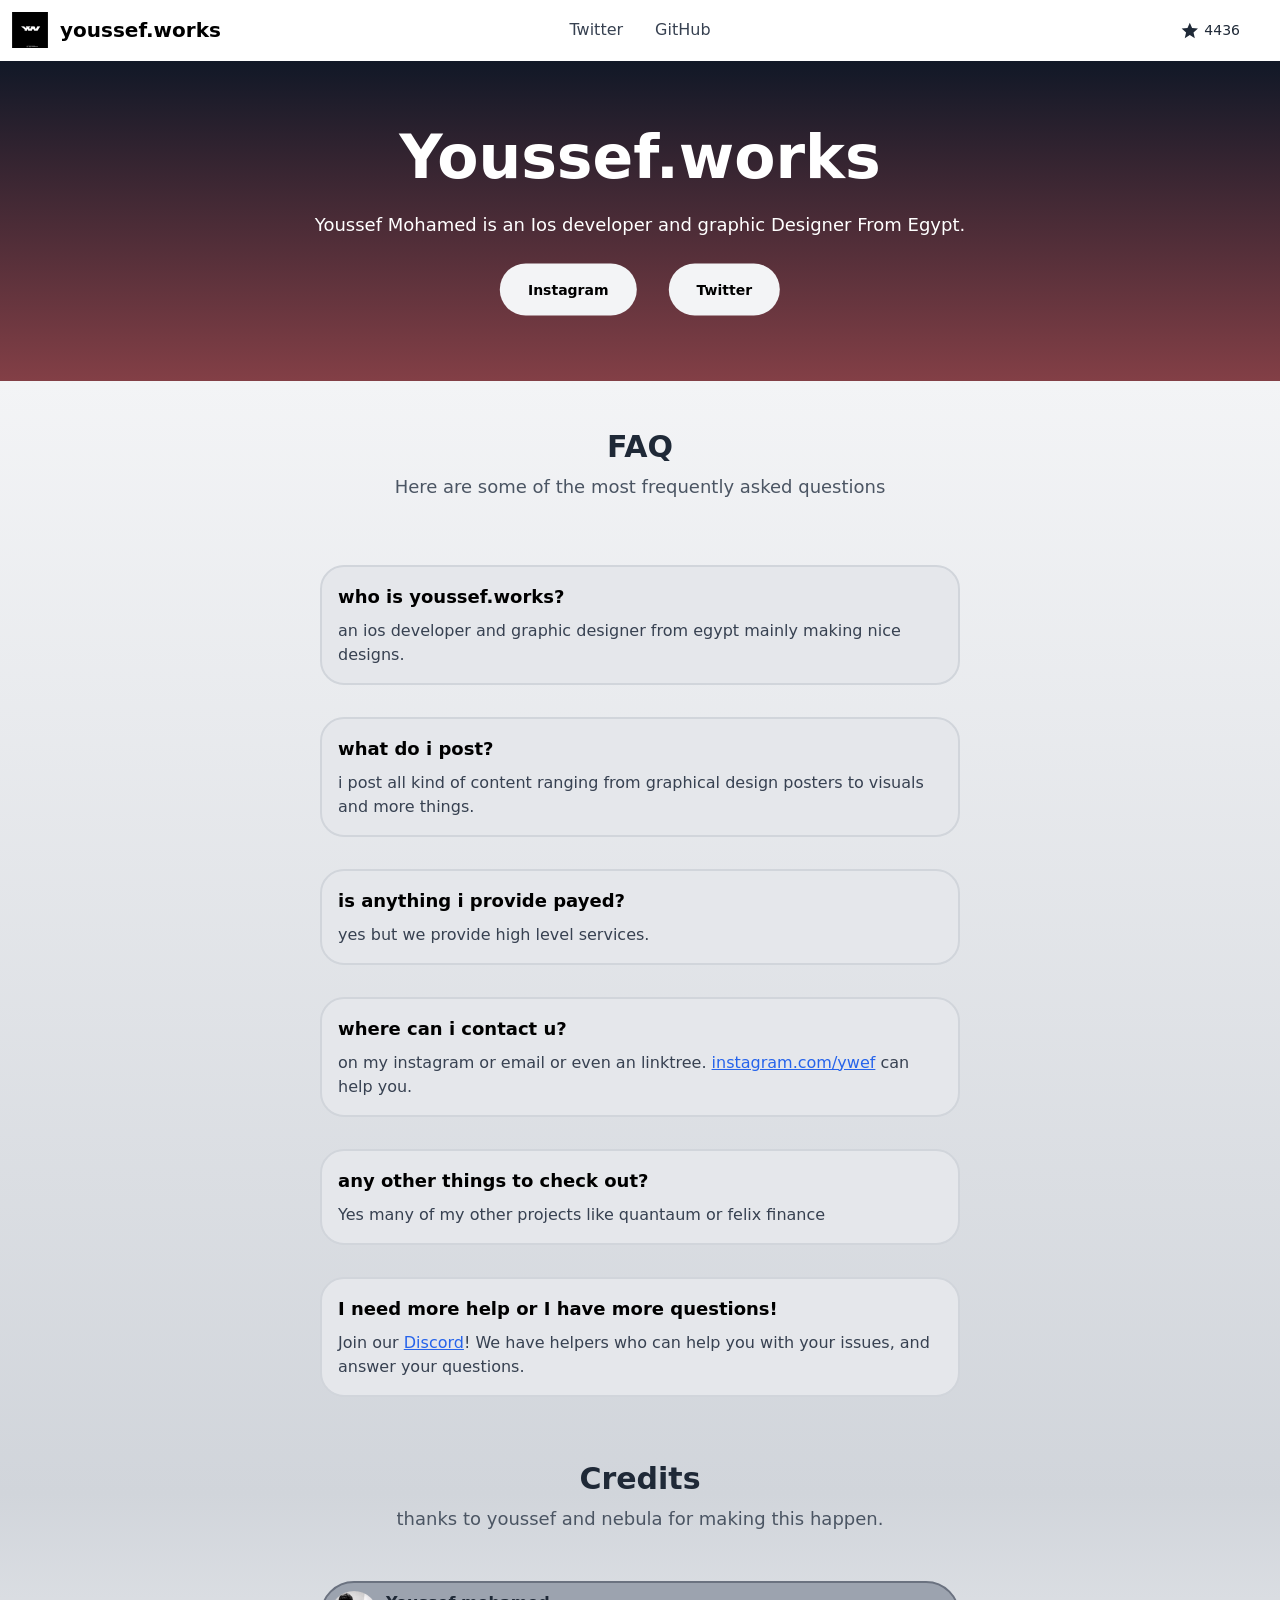
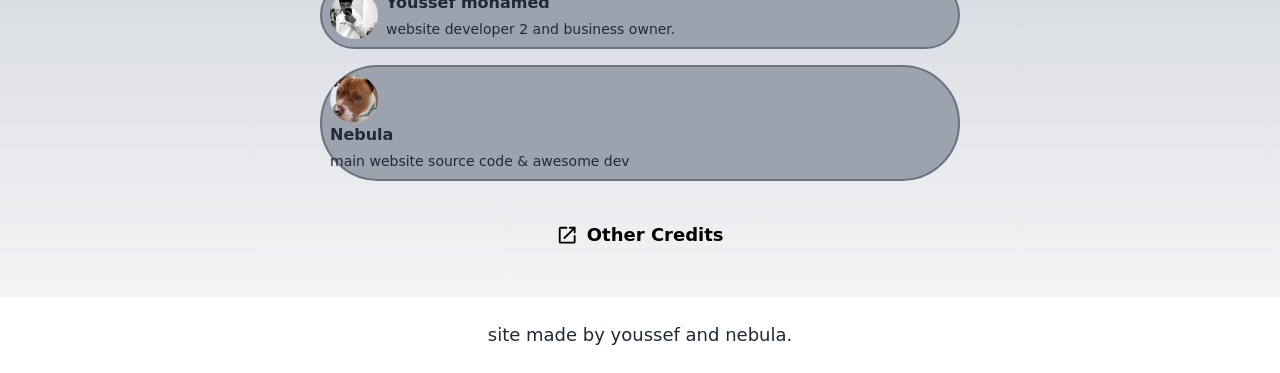
==== index.html @ cd395be0 "Update index.html" ====
<!DOCTYPE html>
<!-- saved from url=(0018)https://palera.in/ -->
<html lang="en"><head><meta http-equiv="Content-Type" content="text/html; charset=UTF-8">
<title>youssef.works site</title>
<link rel="canonical" href="https://palera.in/">
<meta name="description" content="palera1n is an iOS 15.x-16.x jailbreak for checkm8 devices">
<meta name="robots" content="index, follow">
<meta name="twitter:creator" content="@palera1n">
<link rel="icon" href="favicon.png">
<meta content="palera1n" name="twitter:title"><meta content="youssef mohamed is an ios developer from egypt" name="twitter:description"><meta content="width=device-width, initial-scale=1" name="viewport">
<link rel="stylesheet" href="index.86412fb1.css"><script type="module" src="hoisted.f066df23.js"></script></head>
<body class="bg-white dark:bg-gray-900 text-black dark:text-white">
<header>
<nav class="to-gray-100 border-gray-200 px-2 lg:px-3 py-2.5 dark:bg-gray-900">
<div class="flex flex-wrap justify-between items-center mx-auto max-w-screen-xl">
<a href="https://ywef.github.io" class="flex items-center no-underline">
<img src="favicon.png" class="mr-3 h-6 sm:h-9" alt="palera1n">
<span class="self-center text-xl font-semibold whitespace-nowrap dark:text-white max-[275px]:hidden">youssef.works</span>
</a>
<div class="flex items-center lg:order-2">
<a href="https://instagram.com/youssef.works" id="stars_element" class="text-gray-800 dark:text-white hover:bg-gray-50 focus:ring-4 focus:ring-gray-300 font-medium rounded-lg text-sm px-4 lg:px-5 py-2 lg:py-2.5 mr-2 dark:hover:bg-gray-700 focus:outline-none dark:focus:ring-gray-800 no-underline inline transition-[background-color] duration-[0.2s] ease-[ease-in-out]">
<svg viewBox="0 0 24 24" class="fill-gray-800 dark:fill-white h-[1.4em] inline" astro-icon="mdi:star"><path fill="currentColor" d="M12 17.27 18.18 21l-1.64-7.03L22 9.24l-7.19-.62L12 2 9.19 8.62 2 9.24l5.45 4.73L5.82 21 12 17.27z"></path></svg> 4436
</a>
</div>
<div class="hidden justify-between items-center w-full lg:flex lg:w-auto lg:left-1/2 lg:-translate-x-1/2 lg:absolute" id="mobile_menu">
<ul class="flex flex-col mt-4 font-medium lg:flex-row lg:space-x-8 lg:mt-0">
<li><a href="https://twitter.com/fazecoronaoffi1" class="block py-2 pr-3 pl-3 text-gray-700 border-b border-gray-100 hover:bg-gray-50 lg:hover:bg-transparent lg:border-0 lg:hover:text-blue-700 lg:p-0 dark:text-gray-400 lg:dark:hover:text-white dark:hover:bg-gray-700 dark:hover:text-white lg:dark:hover:bg-transparent dark:border-gray-700 no-underline transition-[color] duration-[0.2s] ease-[ease-in-out]">Twitter</a></li>
<li><a href="https://github.com/ywef" class="block py-2 pr-3 pl-3 text-gray-700 border-b border-gray-100 hover:bg-gray-50 lg:hover:bg-transparent lg:border-0 lg:hover:text-blue-700 lg:p-0 dark:text-gray-400 lg:dark:hover:text-white dark:hover:bg-gray-700 dark:hover:text-white lg:dark:hover:bg-transparent dark:border-gray-700 no-underline transition-[color] duration-[0.2s] ease-[ease-in-out]">GitHub</a></li>
</ul>
</div>
</div>
</nav>
</header>
<main>
<div class="bg-gradient-to-b from-gray-900 to-[#833F46] relative py-40 animate-[gradient_3s_ease-in-out_infinite]">
<div class="absolute mr-[-50%] -translate-x-2/4 -translate-y-2/4 left-2/4 top-2/4 text-center">
<h1 class="text-6xl font-bold text-white">Youssef.works</h1>
<p class="text-lg mt-6 max-[400px]:px-2 text-white">Youssef Mohamed is an Ios developer and graphic Designer From Egypt.</p>
<div class="mb-[25px]"></div>
<div class="flex justify-center space-x-8">
<a href="https://twitter.com/fazecoronaoff1" class="text-black dark:text-white bg-gray-100 dark:bg-gray-900 hover:bg-grey focus:ring-4 focus:ring-blue-300 font-bold rounded-full text-sm px-7 py-4 dark:hover:bg-gray-800 focus:outline-none no-underline transition-[background-color] duration-[0.2s] ease-[ease-in-out]">Instagram</a>
<a href="https://github.com/ywef" class="text-black dark:text-white bg-gray-100 dark:bg-gray-900 hover:bg-grey focus:ring-4 focus:ring-blue-300 font-bold rounded-full text-sm px-7 py-4 dark:hover:bg-gray-800 focus:outline-none no-underline transition-[background-color] duration-[0.2s] ease-[ease-in-out]">Twitter</a>
</div>
</div>
</div>
<div class="bg-gradient-to-b from-gray-100 dark:from-gray-900 to-gray-300 dark:to-gray-800 relative p-12">
<h1 class="text-3xl font-bold text-gray-800 dark:text-white uppercase text-center">FAQ</h1>
<p class="text-center text-gray-600 dark:text-gray-300 mt-2 text-lg">Here are some of the most frequently asked questions</p>
<div class="max-w-2xl mx-auto sm:px-6 lg:px-4 py-12">
<div class="grid grid-cols-1 gap-4">
<div class="bg-gray-200 dark:bg-gray-800 border-2 border-gray-300 dark:border-gray-600 rounded-3xl p-4 md:p-4 flex flex-col justify-center items-start mt-4">
<div class="flex items-center">
<span class="text-lg font-bold text-black dark:text-white mb-2">who is youssef.works?</span>
</div>
<div class="flex items-center">
<span class="text-gray-700 dark:text-gray-300">an ios developer and graphic designer from egypt mainly making nice designs.</span>
</div>
</div>
<div class="bg-gray-200 dark:bg-gray-800 border-2 border-gray-300 dark:border-gray-600 rounded-3xl p-4 md:p-4 flex flex-col justify-center items-start mt-4">
<div class="flex items-center">
<span class="text-lg font-bold text-black dark:text-white mb-2">what do i post?
</span>
</div>
<div class="flex items-center">
<span class="text-gray-700 dark:text-gray-300">i post all kind of content ranging from graphical design posters to visuals and more things.</span>
</div>
</div>
<div class="bg-gray-200 dark:bg-gray-800 border-2 border-gray-300 dark:border-gray-600 rounded-3xl p-4 md:p-4 flex flex-col justify-center items-start mt-4">
<div class="flex items-center">
<span class="text-lg font-bold text-black dark:text-white mb-2">is anything i provide payed?
</span>
</div>
<div class="flex items-center">
<span class="text-gray-700 dark:text-gray-300">yes but we provide high level services.</span>
</div>
</div>
<div class="bg-gray-200 dark:bg-gray-800 border-2 border-gray-300 dark:border-gray-600 rounded-3xl p-4 md:p-4 flex flex-col justify-center items-start mt-4">
<div class="flex items-center">
<span class="text-lg font-bold text-black dark:text-white mb-2">where can i contact u?
</span>
</div>
<div class="flex items-center">
<span class="text-gray-700 dark:text-gray-300"> on my instagram or email or even an linktree. <a href="https://instagram.com/youssef.works" class="text-blue-600 dark:text-blue-400 underline hover:text-blue-700 dark:hover:text-blue-500 transition-[color] duration-[0.2s] ease-[ease-in-out]">instagram.com/ywef</a> can help you.</span>
</div>
</div>
<div class="bg-gray-200 dark:bg-gray-800 border-2 border-gray-300 dark:border-gray-600 rounded-3xl p-4 md:p-4 flex flex-col justify-center items-start mt-4">
<div class="flex items-center">
<span class="text-lg font-bold text-black dark:text-white mb-2">any other things to check out?
</span>
</div>
<div class="flex items-center">
<span class="text-gray-700 dark:text-gray-300">Yes many of my other projects like quantaum or felix finance</span>
</div>
</div>
<div class="bg-gray-200 dark:bg-gray-800 border-2 border-gray-300 dark:border-gray-600 rounded-3xl p-4 md:p-4 flex flex-col justify-center items-start mt-4">
<div class="flex items-center">
<span class="text-lg font-bold text-black dark:text-white mb-2">I need more help or I have more questions!
</span>
</div>
<div class="flex items-center">
<span class="text-gray-700 dark:text-gray-300">Join our <a href="https://dsc.gg/palera1n" class="text-blue-600 dark:text-blue-400 underline hover:text-blue-700 dark:hover:text-blue-500 transition-[color] duration-[0.2s] ease-[ease-in-out]">Discord</a>! We have helpers who can help you with your issues, and answer your questions.</span>
</div>
</div>
</div>
</div>
</div>
<div class="bg-gradient-to-b to-gray-100 dark:to-gray-900 from-gray-300 dark:from-gray-800 relative">
<div class="max-w-2xl mx-auto px-4 sm:px-6 lg:px-4 py-12">
<h1 class="text-3xl font-bold text-gray-800 dark:text-white text-center" style="margin-top: -80px;">Credits</h1>
<p class="text-center text-gray-600 dark:text-gray-300 mt-2 text-lg">thanks to youssef and nebula for making this happen.</p>
<div class="mt-12">
<a href="https://github.com/ywef">
<div class="bg-gray-400 dark:bg-gray-600 border-2 border-gray-500 dark:border-gray-400 rounded-full p-2 flex flex-row items-center mb-4">
<div class="mr-2">
<img class="object-center object-cover rounded-full h-12 w-12" src="asdfugil.png" alt="photo">
</div>
<div>
<p class="text-base text-gray-800 dark:text-white font-bold mb-1">Youssef mohamed</p>
<p class="text-sm text-gray-800 dark:text-white font-normal">website developer 2 and business owner.</p>
</div>
</div>
</a><a href="https://github.com/itsnebulalol">
<div class="bg-gray-400 dark:bg-gray-600 border-2 border-gray-500 dark:border-gray-400 rounded-full p-2 flex flex-row items-center mb-4">
<div class="mr-2">
<img class="object-center object-cover rounded-full h-12 w-12" src="kok3shidoll.png" alt="photo">
</div>
<div>
<p class="text-base text-gray-800 dark:text-white font-bold mb-1">Nebula</p>
<p class="text-sm text-gray-800 dark:text-white font-normal">main website source code &amp; awesome dev</p>
</div>
</a>
</div>
<a href="https://github.com/itsnebulalol" class="flex items-center mt-10 justify-center">
<svg viewBox="0 0 24 24" class="fill-gray-800 h-[1.4em] md:mr-2" astro-icon="mdi:open-in-new"><path fill="currentColor" d="M14 3v2h3.59l-9.83 9.83 1.41 1.41L19 6.41V10h2V3m-2 16H5V5h7V3H5a2 2 0 0 0-2 2v14a2 2 0 0 0 2 2h14a2 2 0 0 0 2-2v-7h-2v7z"></path></svg>
<h5 class="text-1xl font-bold text-black dark:text-white cursor-pointer"> Other Credits</h5>
</a>
</div>
</div>
</main>
<footer class="to-gray-100 dark:bg-gray-900 py-6">
<p class="text-center text-gray-800 dark:text-gray-100 text-lg">site made by youssef and nebula.</p>
</footer>
</body></html>
---- index.86412fb1.css ----
*,:before,:after{box-sizing:border-box;border-width:0;border-style:solid;border-color:#e5e7eb}:before,:after{--tw-content: ""}html,:host{line-height:1.5;-webkit-text-size-adjust:100%;-moz-tab-size:4;-o-tab-size:4;tab-size:4;font-family:ui-sans-serif,system-ui,sans-serif,apple color emoji,segoe ui emoji,Segoe UI Symbol,noto color emoji;font-feature-settings:normal;font-variation-settings:normal;-webkit-tap-highlight-color:transparent}body{margin:0;line-height:inherit}hr{height:0;color:inherit;border-top-width:1px}abbr:where([title]){-webkit-text-decoration:underline dotted;text-decoration:underline dotted}h1,h2,h3,h4,h5,h6{font-size:inherit;font-weight:inherit}a{color:inherit;text-decoration:inherit}b,strong{font-weight:bolder}code,kbd,samp,pre{font-family:ui-monospace,SFMono-Regular,Menlo,Monaco,Consolas,Liberation Mono,Courier New,monospace;font-feature-settings:normal;font-variation-settings:normal;font-size:1em}small{font-size:80%}sub,sup{font-size:75%;line-height:0;position:relative;vertical-align:baseline}sub{bottom:-.25em}sup{top:-.5em}table{text-indent:0;border-color:inherit;border-collapse:collapse}button,input,optgroup,select,textarea{font-family:inherit;font-feature-settings:inherit;font-variation-settings:inherit;font-size:100%;font-weight:inherit;line-height:inherit;color:inherit;margin:0;padding:0}button,select{text-transform:none}button,[type=button],[type=reset],[type=submit]{-webkit-appearance:button;background-color:transparent;background-image:none}:-moz-focusring{outline:auto}:-moz-ui-invalid{box-shadow:none}progress{vertical-align:baseline}::-webkit-inner-spin-button,::-webkit-outer-spin-button{height:auto}[type=search]{-webkit-appearance:textfield;outline-offset:-2px}::-webkit-search-decoration{-webkit-appearance:none}::-webkit-file-upload-button{-webkit-appearance:button;font:inherit}summary{display:list-item}blockquote,dl,dd,h1,h2,h3,h4,h5,h6,hr,figure,p,pre{margin:0}fieldset{margin:0;padding:0}legend{padding:0}ol,ul,menu{list-style:none;margin:0;padding:0}dialog{padding:0}textarea{resize:vertical}input::-moz-placeholder,textarea::-moz-placeholder{opacity:1;color:#9ca3af}input::placeholder,textarea::placeholder{opacity:1;color:#9ca3af}button,[role=button]{cursor:pointer}:disabled{cursor:default}img,svg,video,canvas,audio,iframe,embed,object{display:block;vertical-align:middle}img,video{max-width:100%;height:auto}[hidden]{display:none}h1{font-size:2.25rem;line-height:2.5rem;font-weight:700}h2{font-size:1.875rem;line-height:2.25rem;font-weight:700}h3{font-size:1.5rem;line-height:2rem;font-weight:700}h4{font-size:1.25rem;line-height:1.75rem;font-weight:600}h5{font-size:1.125rem;line-height:1.75rem;font-weight:600}h6{font-size:.875rem;line-height:1.25rem;font-weight:600}*,:before,:after{--tw-border-spacing-x: 0;--tw-border-spacing-y: 0;--tw-translate-x: 0;--tw-translate-y: 0;--tw-rotate: 0;--tw-skew-x: 0;--tw-skew-y: 0;--tw-scale-x: 1;--tw-scale-y: 1;--tw-pan-x: ;--tw-pan-y: ;--tw-pinch-zoom: ;--tw-scroll-snap-strictness: proximity;--tw-gradient-from-position: ;--tw-gradient-via-position: ;--tw-gradient-to-position: ;--tw-ordinal: ;--tw-slashed-zero: ;--tw-numeric-figure: ;--tw-numeric-spacing: ;--tw-numeric-fraction: ;--tw-ring-inset: ;--tw-ring-offset-width: 0px;--tw-ring-offset-color: #fff;--tw-ring-color: rgb(59 130 246 / .5);--tw-ring-offset-shadow: 0 0 #0000;--tw-ring-shadow: 0 0 #0000;--tw-shadow: 0 0 #0000;--tw-shadow-colored: 0 0 #0000;--tw-blur: ;--tw-brightness: ;--tw-contrast: ;--tw-grayscale: ;--tw-hue-rotate: ;--tw-invert: ;--tw-saturate: ;--tw-sepia: ;--tw-drop-shadow: ;--tw-backdrop-blur: ;--tw-backdrop-brightness: ;--tw-backdrop-contrast: ;--tw-backdrop-grayscale: ;--tw-backdrop-hue-rotate: ;--tw-backdrop-invert: ;--tw-backdrop-opacity: ;--tw-backdrop-saturate: ;--tw-backdrop-sepia: }::backdrop{--tw-border-spacing-x: 0;--tw-border-spacing-y: 0;--tw-translate-x: 0;--tw-translate-y: 0;--tw-rotate: 0;--tw-skew-x: 0;--tw-skew-y: 0;--tw-scale-x: 1;--tw-scale-y: 1;--tw-pan-x: ;--tw-pan-y: ;--tw-pinch-zoom: ;--tw-scroll-snap-strictness: proximity;--tw-gradient-from-position: ;--tw-gradient-via-position: ;--tw-gradient-to-position: ;--tw-ordinal: ;--tw-slashed-zero: ;--tw-numeric-figure: ;--tw-numeric-spacing: ;--tw-numeric-fraction: ;--tw-ring-inset: ;--tw-ring-offset-width: 0px;--tw-ring-offset-color: #fff;--tw-ring-color: rgb(59 130 246 / .5);--tw-ring-offset-shadow: 0 0 #0000;--tw-ring-shadow: 0 0 #0000;--tw-shadow: 0 0 #0000;--tw-shadow-colored: 0 0 #0000;--tw-blur: ;--tw-brightness: ;--tw-contrast: ;--tw-grayscale: ;--tw-hue-rotate: ;--tw-invert: ;--tw-saturate: ;--tw-sepia: ;--tw-drop-shadow: ;--tw-backdrop-blur: ;--tw-backdrop-brightness: ;--tw-backdrop-contrast: ;--tw-backdrop-grayscale: ;--tw-backdrop-hue-rotate: ;--tw-backdrop-invert: ;--tw-backdrop-opacity: ;--tw-backdrop-saturate: ;--tw-backdrop-sepia: }.fixed{position:fixed}.absolute{position:absolute}.relative{position:relative}.left-2\/4{left:50%}.top-2\/4{top:50%}.mx-auto{margin-left:auto;margin-right:auto}.mb-1{margin-bottom:.25rem}.mb-2{margin-bottom:.5rem}.mb-4{margin-bottom:1rem}.mb-\[25px\]{margin-bottom:25px}.mr-2{margin-right:.5rem}.mr-3{margin-right:.75rem}.mr-4{margin-right:1rem}.mr-\[-50\%\]{margin-right:-50%}.mt-10{margin-top:2.5rem}.mt-12{margin-top:3rem}.mt-2{margin-top:.5rem}.mt-4{margin-top:1rem}.mt-6{margin-top:1.5rem}.mt-8{margin-top:2rem}.block{display:block}.inline{display:inline}.flex{display:flex}.grid{display:grid}.hidden{display:none}.h-12{height:3rem}.h-6{height:1.5rem}.h-\[1\.4em\]{height:1.4em}.w-12{width:3rem}.w-full{width:100%}.max-w-2xl{max-width:42rem}.max-w-3xl{max-width:48rem}.max-w-\[960px\]{max-width:960px}.max-w-max{max-width:-moz-max-content;max-width:max-content}.max-w-screen-xl{max-width:1280px}.flex-1{flex:1 1 0%}.-translate-x-2\/4{--tw-translate-x: -50%;transform:translate(var(--tw-translate-x),var(--tw-translate-y)) rotate(var(--tw-rotate)) skew(var(--tw-skew-x)) skewY(var(--tw-skew-y)) scaleX(var(--tw-scale-x)) scaleY(var(--tw-scale-y))}.-translate-y-2\/4{--tw-translate-y: -50%;transform:translate(var(--tw-translate-x),var(--tw-translate-y)) rotate(var(--tw-rotate)) skew(var(--tw-skew-x)) skewY(var(--tw-skew-y)) scaleX(var(--tw-scale-x)) scaleY(var(--tw-scale-y))}@keyframes gradient{0%,to{background-size:400% 400%;background-position:center top}50%{background-size:200% 200%;background-position:center center}}.animate-\[gradient_3s_ease-in-out_infinite\]{animation:gradient 3s ease-in-out infinite}.cursor-pointer{cursor:pointer}.grid-cols-1{grid-template-columns:repeat(1,minmax(0,1fr))}.flex-row{flex-direction:row}.flex-col{flex-direction:column}.flex-wrap{flex-wrap:wrap}.flex-nowrap{flex-wrap:nowrap}.items-start{align-items:flex-start}.items-center{align-items:center}.justify-start{justify-content:flex-start}.justify-center{justify-content:center}.justify-between{justify-content:space-between}.gap-4{gap:1rem}.space-x-8>:not([hidden])~:not([hidden]){--tw-space-x-reverse: 0;margin-right:calc(2rem * var(--tw-space-x-reverse));margin-left:calc(2rem * calc(1 - var(--tw-space-x-reverse)))}.space-y-12>:not([hidden])~:not([hidden]){--tw-space-y-reverse: 0;margin-top:calc(3rem * calc(1 - var(--tw-space-y-reverse)));margin-bottom:calc(3rem * var(--tw-space-y-reverse))}.space-y-3>:not([hidden])~:not([hidden]){--tw-space-y-reverse: 0;margin-top:calc(.75rem * calc(1 - var(--tw-space-y-reverse)));margin-bottom:calc(.75rem * var(--tw-space-y-reverse))}.self-center{align-self:center}.whitespace-nowrap{white-space:nowrap}.rounded-2xl{border-radius:1rem}.rounded-3xl{border-radius:1.5rem}.rounded-full{border-radius:9999px}.rounded-lg{border-radius:.5rem}.rounded-xl{border-radius:.75rem}.border{border-width:1px}.border-2{border-width:2px}.border-b{border-bottom-width:1px}.border-gray-100{--tw-border-opacity: 1;border-color:rgb(243 244 246/var(--tw-border-opacity))}.border-gray-200{--tw-border-opacity: 1;border-color:rgb(229 231 235/var(--tw-border-opacity))}.border-gray-300{--tw-border-opacity: 1;border-color:rgb(209 213 219/var(--tw-border-opacity))}.border-gray-500{--tw-border-opacity: 1;border-color:rgb(107 114 128/var(--tw-border-opacity))}.border-red-700{--tw-border-opacity: 1;border-color:rgb(185 28 28/var(--tw-border-opacity))}.bg-gray-100{--tw-bg-opacity: 1;background-color:rgb(243 244 246/var(--tw-bg-opacity))}.bg-gray-200{--tw-bg-opacity: 1;background-color:rgb(229 231 235/var(--tw-bg-opacity))}.bg-gray-400{--tw-bg-opacity: 1;background-color:rgb(156 163 175/var(--tw-bg-opacity))}.bg-red-400{--tw-bg-opacity: 1;background-color:rgb(248 113 113/var(--tw-bg-opacity))}.bg-white{--tw-bg-opacity: 1;background-color:rgb(255 255 255/var(--tw-bg-opacity))}.bg-gradient-to-b{background-image:linear-gradient(to bottom,var(--tw-gradient-stops))}.from-gray-100{--tw-gradient-from: #f3f4f6 var(--tw-gradient-from-position);--tw-gradient-to: rgb(243 244 246 / 0) var(--tw-gradient-to-position);--tw-gradient-stops: var(--tw-gradient-from), var(--tw-gradient-to)}.from-gray-300{--tw-gradient-from: #d1d5db var(--tw-gradient-from-position);--tw-gradient-to: rgb(209 213 219 / 0) var(--tw-gradient-to-position);--tw-gradient-stops: var(--tw-gradient-from), var(--tw-gradient-to)}.from-gray-800{--tw-gradient-from: #1f2937 var(--tw-gradient-from-position);--tw-gradient-to: rgb(31 41 55 / 0) var(--tw-gradient-to-position);--tw-gradient-stops: var(--tw-gradient-from), var(--tw-gradient-to)}.from-gray-900{--tw-gradient-from: #111827 var(--tw-gradient-from-position);--tw-gradient-to: rgb(17 24 39 / 0) var(--tw-gradient-to-position);--tw-gradient-stops: var(--tw-gradient-from), var(--tw-gradient-to)}.via-gray-300{--tw-gradient-to: rgb(209 213 219 / 0) var(--tw-gradient-to-position);--tw-gradient-stops: var(--tw-gradient-from), #d1d5db var(--tw-gradient-via-position), var(--tw-gradient-to)}.to-\[\#833F46\]{--tw-gradient-to: #833F46 var(--tw-gradient-to-position)}.to-gray-100{--tw-gradient-to: #f3f4f6 var(--tw-gradient-to-position)}.to-gray-300{--tw-gradient-to: #d1d5db var(--tw-gradient-to-position)}.fill-gray-800{fill:#1f2937}.object-cover{-o-object-fit:cover;object-fit:cover}.object-center{-o-object-position:center;object-position:center}.p-12{padding:3rem}.p-2{padding:.5rem}.p-3{padding:.75rem}.p-4{padding:1rem}.p-6{padding:1.5rem}.px-2{padding-left:.5rem;padding-right:.5rem}.px-4{padding-left:1rem;padding-right:1rem}.px-7{padding-left:1.75rem;padding-right:1.75rem}.py-12{padding-top:3rem;padding-bottom:3rem}.py-14{padding-top:3.5rem;padding-bottom:3.5rem}.py-2{padding-top:.5rem;padding-bottom:.5rem}.py-2\.5{padding-top:.625rem;padding-bottom:.625rem}.py-3{padding-top:.75rem;padding-bottom:.75rem}.py-4{padding-top:1rem;padding-bottom:1rem}.py-40{padding-top:10rem;padding-bottom:10rem}.py-6{padding-top:1.5rem;padding-bottom:1.5rem}.pl-10{padding-left:2.5rem}.pl-3{padding-left:.75rem}.pl-4{padding-left:1rem}.pr-2{padding-right:.5rem}.pr-3{padding-right:.75rem}.text-left{text-align:left}.text-center{text-align:center}.text-2xl{font-size:1.5rem;line-height:2rem}.text-3xl{font-size:1.875rem;line-height:2.25rem}.text-6xl{font-size:3.75rem;line-height:1}.text-base{font-size:1rem;line-height:1.5rem}.text-lg{font-size:1.125rem;line-height:1.75rem}.text-sm{font-size:.875rem;line-height:1.25rem}.text-xl{font-size:1.25rem;line-height:1.75rem}.font-bold{font-weight:700}.font-medium{font-weight:500}.font-normal{font-weight:400}.font-semibold{font-weight:600}.uppercase{text-transform:uppercase}.text-black{--tw-text-opacity: 1;color:rgb(0 0 0/var(--tw-text-opacity))}.text-blue-500{--tw-text-opacity: 1;color:rgb(59 130 246/var(--tw-text-opacity))}.text-blue-600{--tw-text-opacity: 1;color:rgb(37 99 235/var(--tw-text-opacity))}.text-gray-600{--tw-text-opacity: 1;color:rgb(75 85 99/var(--tw-text-opacity))}.text-gray-700{--tw-text-opacity: 1;color:rgb(55 65 81/var(--tw-text-opacity))}.text-gray-800{--tw-text-opacity: 1;color:rgb(31 41 55/var(--tw-text-opacity))}.text-white{--tw-text-opacity: 1;color:rgb(255 255 255/var(--tw-text-opacity))}.underline{text-decoration-line:underline}.no-underline{text-decoration-line:none}.transition-\[background-color\]{transition-property:background-color;transition-timing-function:cubic-bezier(.4,0,.2,1);transition-duration:.15s}.transition-\[color\]{transition-property:color;transition-timing-function:cubic-bezier(.4,0,.2,1);transition-duration:.15s}.duration-\[0\.2s\]{transition-duration:.2s}.ease-\[ease-in-out\]{transition-timing-function:ease-in-out}.ease-in-out{transition-timing-function:cubic-bezier(.4,0,.2,1)}.hover\:bg-gray-50:hover{--tw-bg-opacity: 1;background-color:rgb(249 250 251/var(--tw-bg-opacity))}.hover\:text-blue-700:hover{--tw-text-opacity: 1;color:rgb(29 78 216/var(--tw-text-opacity))}.focus\:outline-none:focus{outline:2px solid transparent;outline-offset:2px}.focus\:ring-4:focus{--tw-ring-offset-shadow: var(--tw-ring-inset) 0 0 0 var(--tw-ring-offset-width) var(--tw-ring-offset-color);--tw-ring-shadow: var(--tw-ring-inset) 0 0 0 calc(4px + var(--tw-ring-offset-width)) var(--tw-ring-color);box-shadow:var(--tw-ring-offset-shadow),var(--tw-ring-shadow),var(--tw-shadow,0 0 #0000)}.focus\:ring-blue-300:focus{--tw-ring-opacity: 1;--tw-ring-color: rgb(147 197 253 / var(--tw-ring-opacity))}.focus\:ring-gray-300:focus{--tw-ring-opacity: 1;--tw-ring-color: rgb(209 213 219 / var(--tw-ring-opacity))}@media(max-width:400px){.max-\[400px\]\:px-2{padding-left:.5rem;padding-right:.5rem}}@media(max-width:275px){.max-\[275px\]\:hidden{display:none}}@media(min-width:640px){.sm\:h-9{height:2.25rem}.sm\:grid-cols-2{grid-template-columns:repeat(2,minmax(0,1fr))}.sm\:px-6{padding-left:1.5rem;padding-right:1.5rem}}@media(min-width:768px){.md\:ml-4{margin-left:1rem}.md\:mr-2{margin-right:.5rem}.md\:mr-4{margin-right:1rem}.md\:mt-0{margin-top:0}.md\:w-auto{width:auto}.md\:flex-shrink-0{flex-shrink:0}.md\:grid-cols-3{grid-template-columns:repeat(3,minmax(0,1fr))}.md\:flex-nowrap{flex-wrap:nowrap}.md\:p-12{padding:3rem}.md\:p-4{padding:1rem}.md\:py-12{padding-top:3rem;padding-bottom:3rem}.md\:py-3{padding-top:.75rem;padding-bottom:.75rem}}@media(min-width:1024px){.lg\:absolute{position:absolute}.lg\:left-1\/2{left:50%}.lg\:order-2{order:2}.lg\:mt-0{margin-top:0}.lg\:flex{display:flex}.lg\:w-auto{width:auto}.lg\:-translate-x-1\/2{--tw-translate-x: -50%;transform:translate(var(--tw-translate-x),var(--tw-translate-y)) rotate(var(--tw-rotate)) skew(var(--tw-skew-x)) skewY(var(--tw-skew-y)) scaleX(var(--tw-scale-x)) scaleY(var(--tw-scale-y))}.lg\:grid-cols-3{grid-template-columns:repeat(3,minmax(0,1fr))}.lg\:flex-row{flex-direction:row}.lg\:space-x-8>:not([hidden])~:not([hidden]){--tw-space-x-reverse: 0;margin-right:calc(2rem * var(--tw-space-x-reverse));margin-left:calc(2rem * calc(1 - var(--tw-space-x-reverse)))}.lg\:border-0{border-width:0}.lg\:p-0{padding:0}.lg\:px-3{padding-left:.75rem;padding-right:.75rem}.lg\:px-4{padding-left:1rem;padding-right:1rem}.lg\:px-5{padding-left:1.25rem;padding-right:1.25rem}.lg\:py-2{padding-top:.5rem;padding-bottom:.5rem}.lg\:py-2\.5{padding-top:.625rem;padding-bottom:.625rem}.lg\:hover\:bg-transparent:hover{background-color:transparent}.lg\:hover\:text-blue-700:hover{--tw-text-opacity: 1;color:rgb(29 78 216/var(--tw-text-opacity))}}@media(min-width:1280px){.xl\:grid-cols-3{grid-template-columns:repeat(3,minmax(0,1fr))}}@media(prefers-color-scheme:dark){.dark\:border-gray-400{--tw-border-opacity: 1;border-color:rgb(156 163 175/var(--tw-border-opacity))}.dark\:border-gray-600{--tw-border-opacity: 1;border-color:rgb(75 85 99/var(--tw-border-opacity))}.dark\:border-gray-700{--tw-border-opacity: 1;border-color:rgb(55 65 81/var(--tw-border-opacity))}.dark\:border-gray-900{--tw-border-opacity: 1;border-color:rgb(17 24 39/var(--tw-border-opacity))}.dark\:border-red-400{--tw-border-opacity: 1;border-color:rgb(248 113 113/var(--tw-border-opacity))}.dark\:bg-gray-600{--tw-bg-opacity: 1;background-color:rgb(75 85 99/var(--tw-bg-opacity))}.dark\:bg-gray-700{--tw-bg-opacity: 1;background-color:rgb(55 65 81/var(--tw-bg-opacity))}.dark\:bg-gray-800{--tw-bg-opacity: 1;background-color:rgb(31 41 55/var(--tw-bg-opacity))}.dark\:bg-gray-900{--tw-bg-opacity: 1;background-color:rgb(17 24 39/var(--tw-bg-opacity))}.dark\:bg-red-600{--tw-bg-opacity: 1;background-color:rgb(220 38 38/var(--tw-bg-opacity))}.dark\:from-gray-800{--tw-gradient-from: #1f2937 var(--tw-gradient-from-position);--tw-gradient-to: rgb(31 41 55 / 0) var(--tw-gradient-to-position);--tw-gradient-stops: var(--tw-gradient-from), var(--tw-gradient-to)}.dark\:from-gray-900{--tw-gradient-from: #111827 var(--tw-gradient-from-position);--tw-gradient-to: rgb(17 24 39 / 0) var(--tw-gradient-to-position);--tw-gradient-stops: var(--tw-gradient-from), var(--tw-gradient-to)}.dark\:via-gray-800{--tw-gradient-to: rgb(31 41 55 / 0) var(--tw-gradient-to-position);--tw-gradient-stops: var(--tw-gradient-from), #1f2937 var(--tw-gradient-via-position), var(--tw-gradient-to)}.dark\:to-gray-800{--tw-gradient-to: #1f2937 var(--tw-gradient-to-position)}.dark\:to-gray-900{--tw-gradient-to: #111827 var(--tw-gradient-to-position)}.dark\:fill-white{fill:#fff}.dark\:text-black{--tw-text-opacity: 1;color:rgb(0 0 0/var(--tw-text-opacity))}.dark\:text-blue-400{--tw-text-opacity: 1;color:rgb(96 165 250/var(--tw-text-opacity))}.dark\:text-gray-100{--tw-text-opacity: 1;color:rgb(243 244 246/var(--tw-text-opacity))}.dark\:text-gray-300{--tw-text-opacity: 1;color:rgb(209 213 219/var(--tw-text-opacity))}.dark\:text-gray-400{--tw-text-opacity: 1;color:rgb(156 163 175/var(--tw-text-opacity))}.dark\:text-white{--tw-text-opacity: 1;color:rgb(255 255 255/var(--tw-text-opacity))}.dark\:hover\:bg-gray-700:hover{--tw-bg-opacity: 1;background-color:rgb(55 65 81/var(--tw-bg-opacity))}.dark\:hover\:bg-gray-800:hover{--tw-bg-opacity: 1;background-color:rgb(31 41 55/var(--tw-bg-opacity))}.dark\:hover\:text-blue-500:hover{--tw-text-opacity: 1;color:rgb(59 130 246/var(--tw-text-opacity))}.dark\:hover\:text-white:hover{--tw-text-opacity: 1;color:rgb(255 255 255/var(--tw-text-opacity))}.dark\:focus\:ring-gray-800:focus{--tw-ring-opacity: 1;--tw-ring-color: rgb(31 41 55 / var(--tw-ring-opacity))}}@media(min-width:1024px){@media(prefers-color-scheme:dark){.lg\:dark\:hover\:bg-transparent:hover{background-color:transparent}.lg\:dark\:hover\:text-white:hover{--tw-text-opacity: 1;color:rgb(255 255 255/var(--tw-text-opacity))}}}
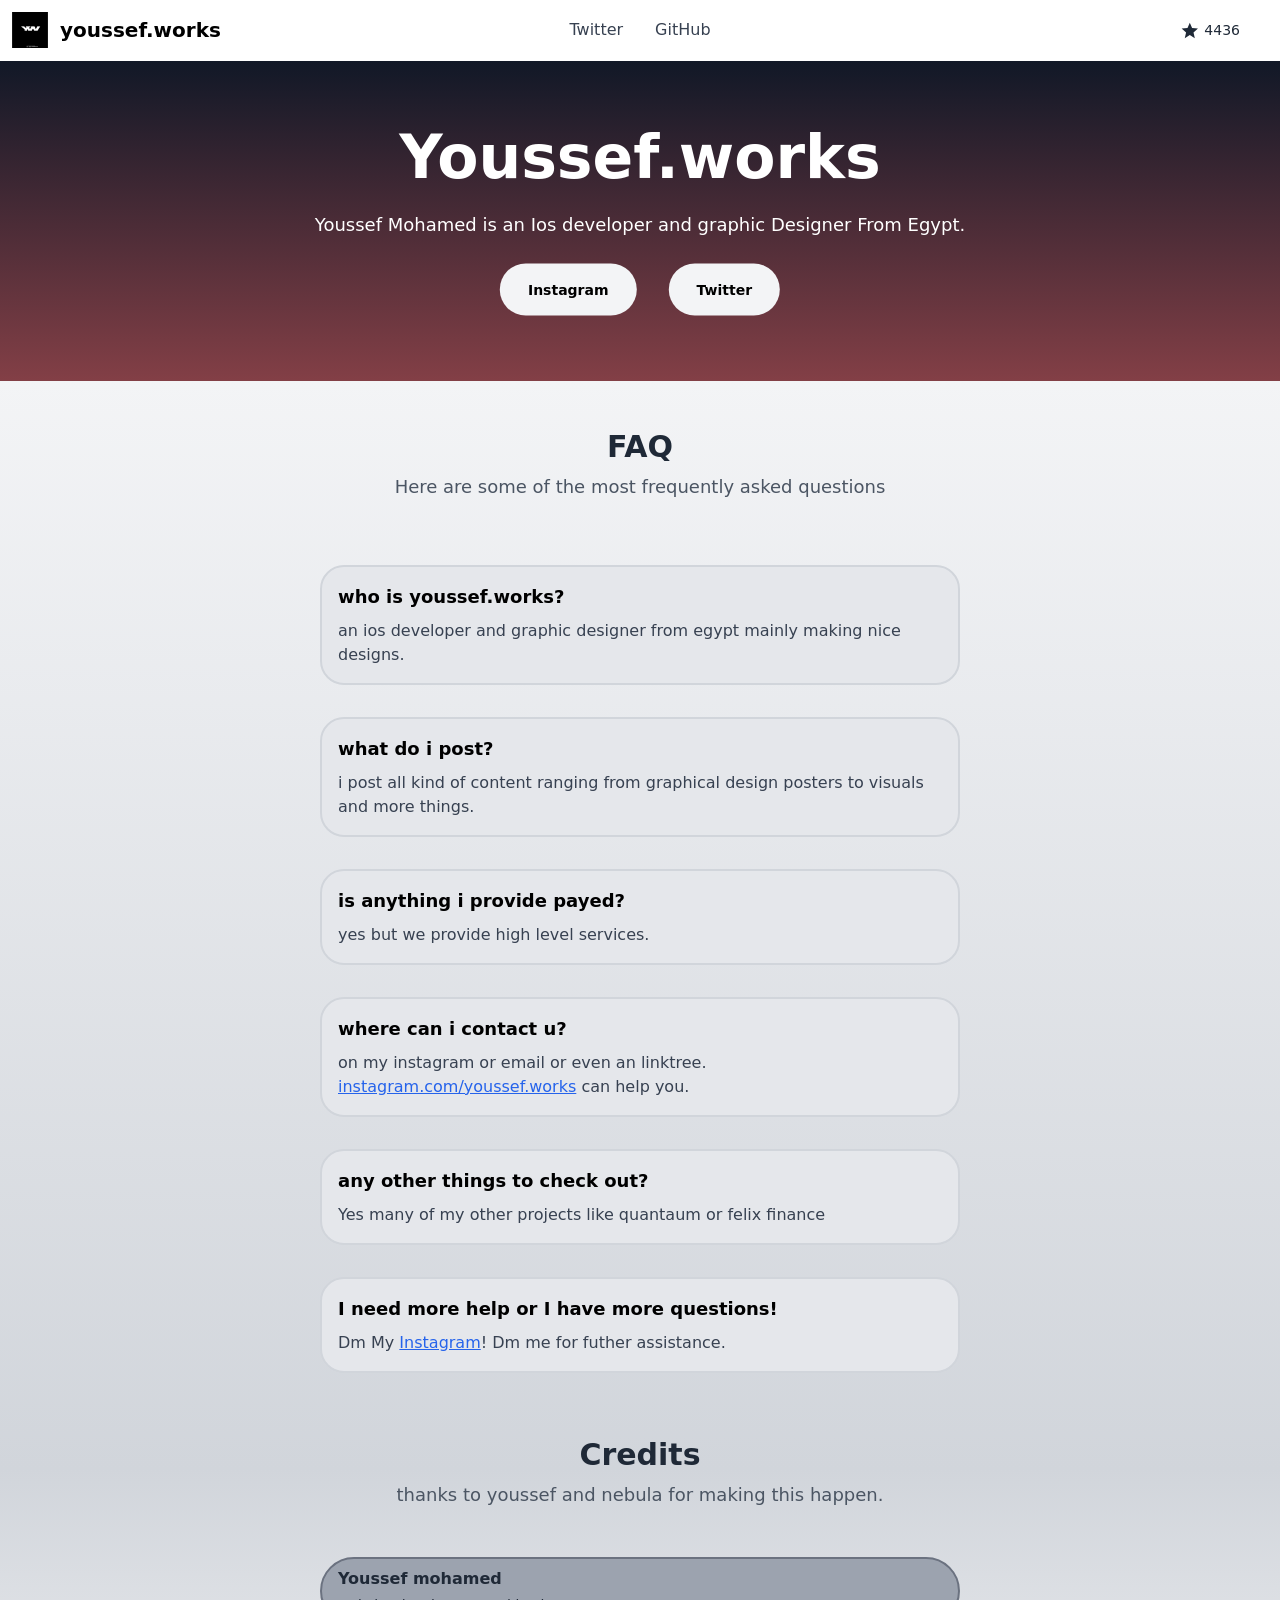
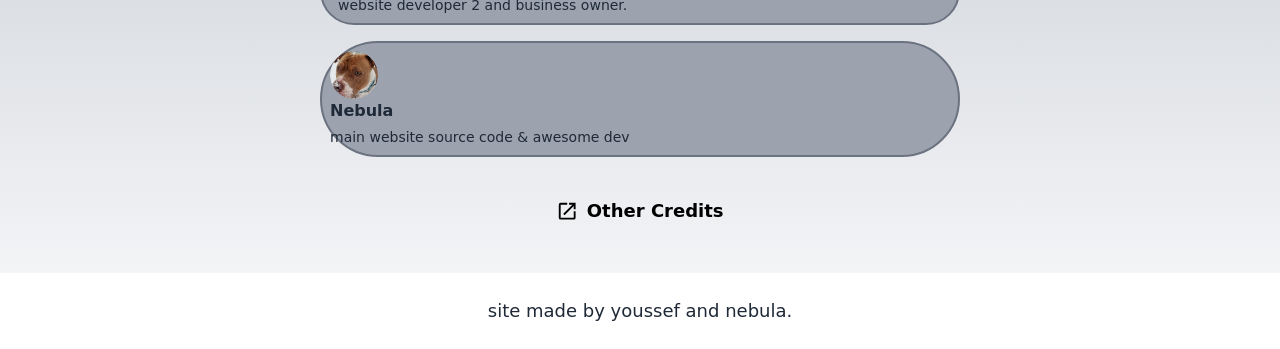
==== commit ce8043fe: "Update index.html" ====
--- a/index.html
+++ b/index.html
@@ -3,7 +3,7 @@
 <html lang="en"><head><meta http-equiv="Content-Type" content="text/html; charset=UTF-8">
 <title>youssef.works site</title>
 <link rel="canonical" href="https://palera.in/">
-<meta name="description" content="palera1n is an iOS 15.x-16.x jailbreak for checkm8 devices">
+<meta name="description" content="Youssef mohamed is an ios developer and graphic designer from egypt.">
 <meta name="robots" content="index, follow">
 <meta name="twitter:creator" content="@palera1n">
 <link rel="icon" href="favicon.png">
@@ -80,7 +80,7 @@
 </span>
 </div>
 <div class="flex items-center">
-<span class="text-gray-700 dark:text-gray-300"> on my instagram or email or even an linktree. <a href="https://instagram.com/youssef.works" class="text-blue-600 dark:text-blue-400 underline hover:text-blue-700 dark:hover:text-blue-500 transition-[color] duration-[0.2s] ease-[ease-in-out]">instagram.com/ywef</a> can help you.</span>
+<span class="text-gray-700 dark:text-gray-300"> on my instagram or email or even an linktree. <a href="https://instagram.com/youssef.works" class="text-blue-600 dark:text-blue-400 underline hover:text-blue-700 dark:hover:text-blue-500 transition-[color] duration-[0.2s] ease-[ease-in-out]">instagram.com/youssef.works</a> can help you.</span>
 </div>
 </div>
 <div class="bg-gray-200 dark:bg-gray-800 border-2 border-gray-300 dark:border-gray-600 rounded-3xl p-4 md:p-4 flex flex-col justify-center items-start mt-4">
@@ -98,7 +98,7 @@
 </span>
 </div>
 <div class="flex items-center">
-<span class="text-gray-700 dark:text-gray-300">Join our <a href="https://dsc.gg/palera1n" class="text-blue-600 dark:text-blue-400 underline hover:text-blue-700 dark:hover:text-blue-500 transition-[color] duration-[0.2s] ease-[ease-in-out]">Discord</a>! We have helpers who can help you with your issues, and answer your questions.</span>
+<span class="text-gray-700 dark:text-gray-300">Dm My <a href="https://instagram.com/youssef.works" class="text-blue-600 dark:text-blue-400 underline hover:text-blue-700 dark:hover:text-blue-500 transition-[color] duration-[0.2s] ease-[ease-in-out]">Instagram</a>! Dm me for futher assistance.</span>
 </div>
 </div>
 </div>
@@ -111,7 +111,7 @@
 <div class="mt-12">
 <a href="https://github.com/ywef">
 <div class="bg-gray-400 dark:bg-gray-600 border-2 border-gray-500 dark:border-gray-400 rounded-full p-2 flex flex-row items-center mb-4">
-<div class="mr-2">
+<div class="mr-2"
 <img class="object-center object-cover rounded-full h-12 w-12" src="asdfugil.png" alt="photo">
 </div>
 <div>
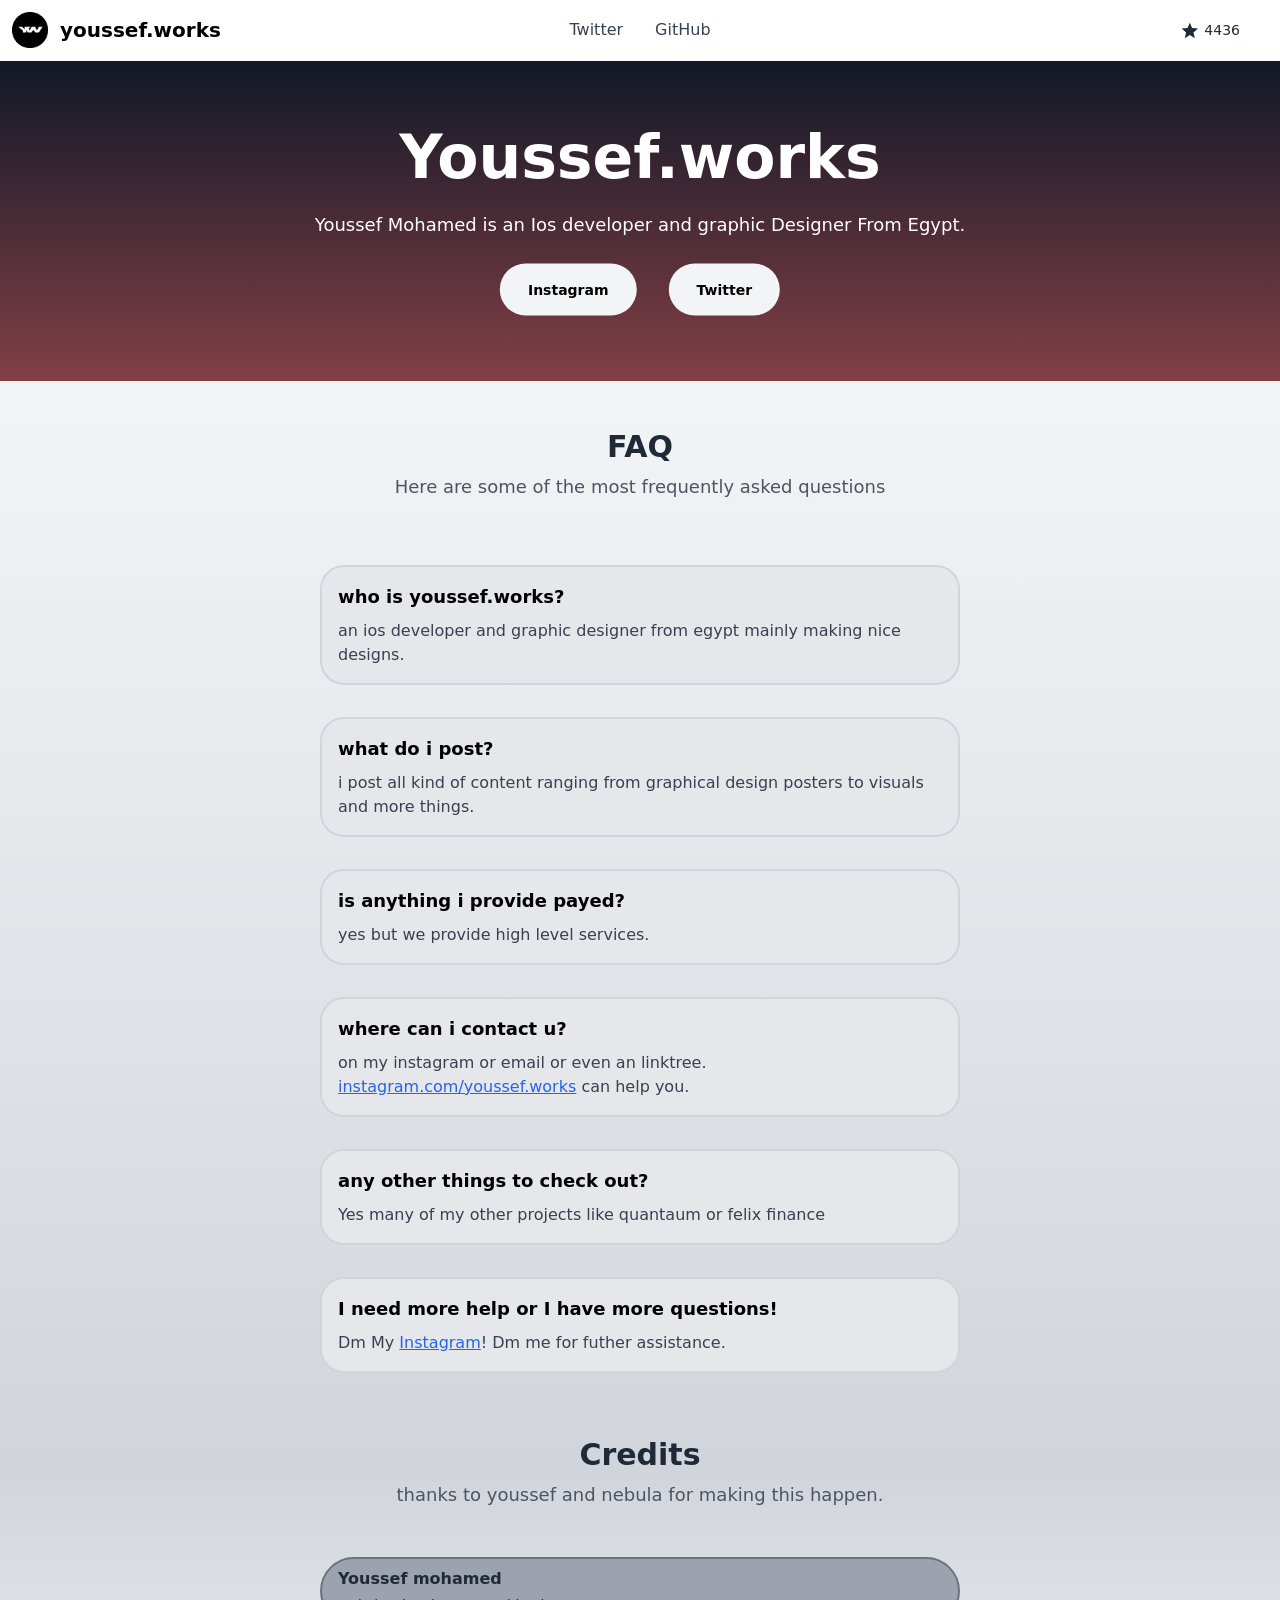
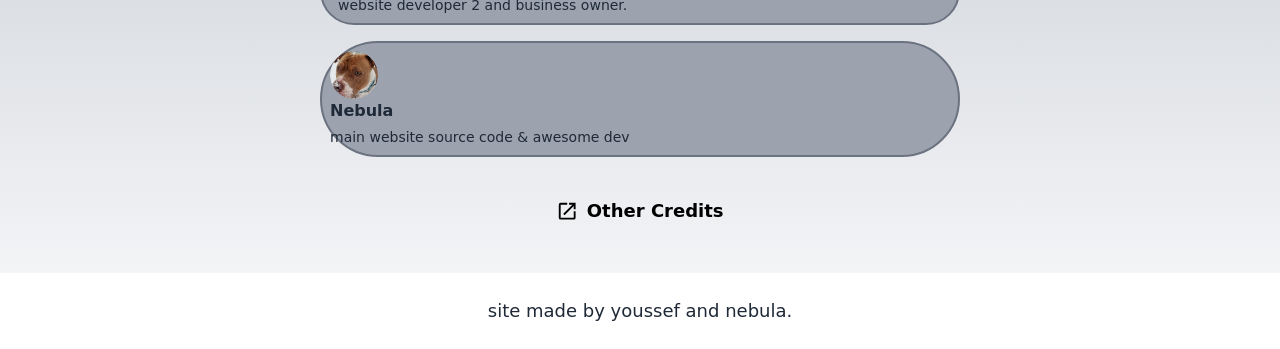
==== commit f224264b: "Update index.html" ====
--- a/index.html
+++ b/index.html
@@ -2,7 +2,7 @@
 <!-- saved from url=(0018)https://palera.in/ -->
 <html lang="en"><head><meta http-equiv="Content-Type" content="text/html; charset=UTF-8">
 <title>youssef.works site</title>
-<link rel="canonical" href="https://palera.in/">
+<link rel="canonical" href="https://ywef.girhub.io">
 <meta name="description" content="Youssef mohamed is an ios developer and graphic designer from egypt.">
 <meta name="robots" content="index, follow">
 <meta name="twitter:creator" content="@palera1n">
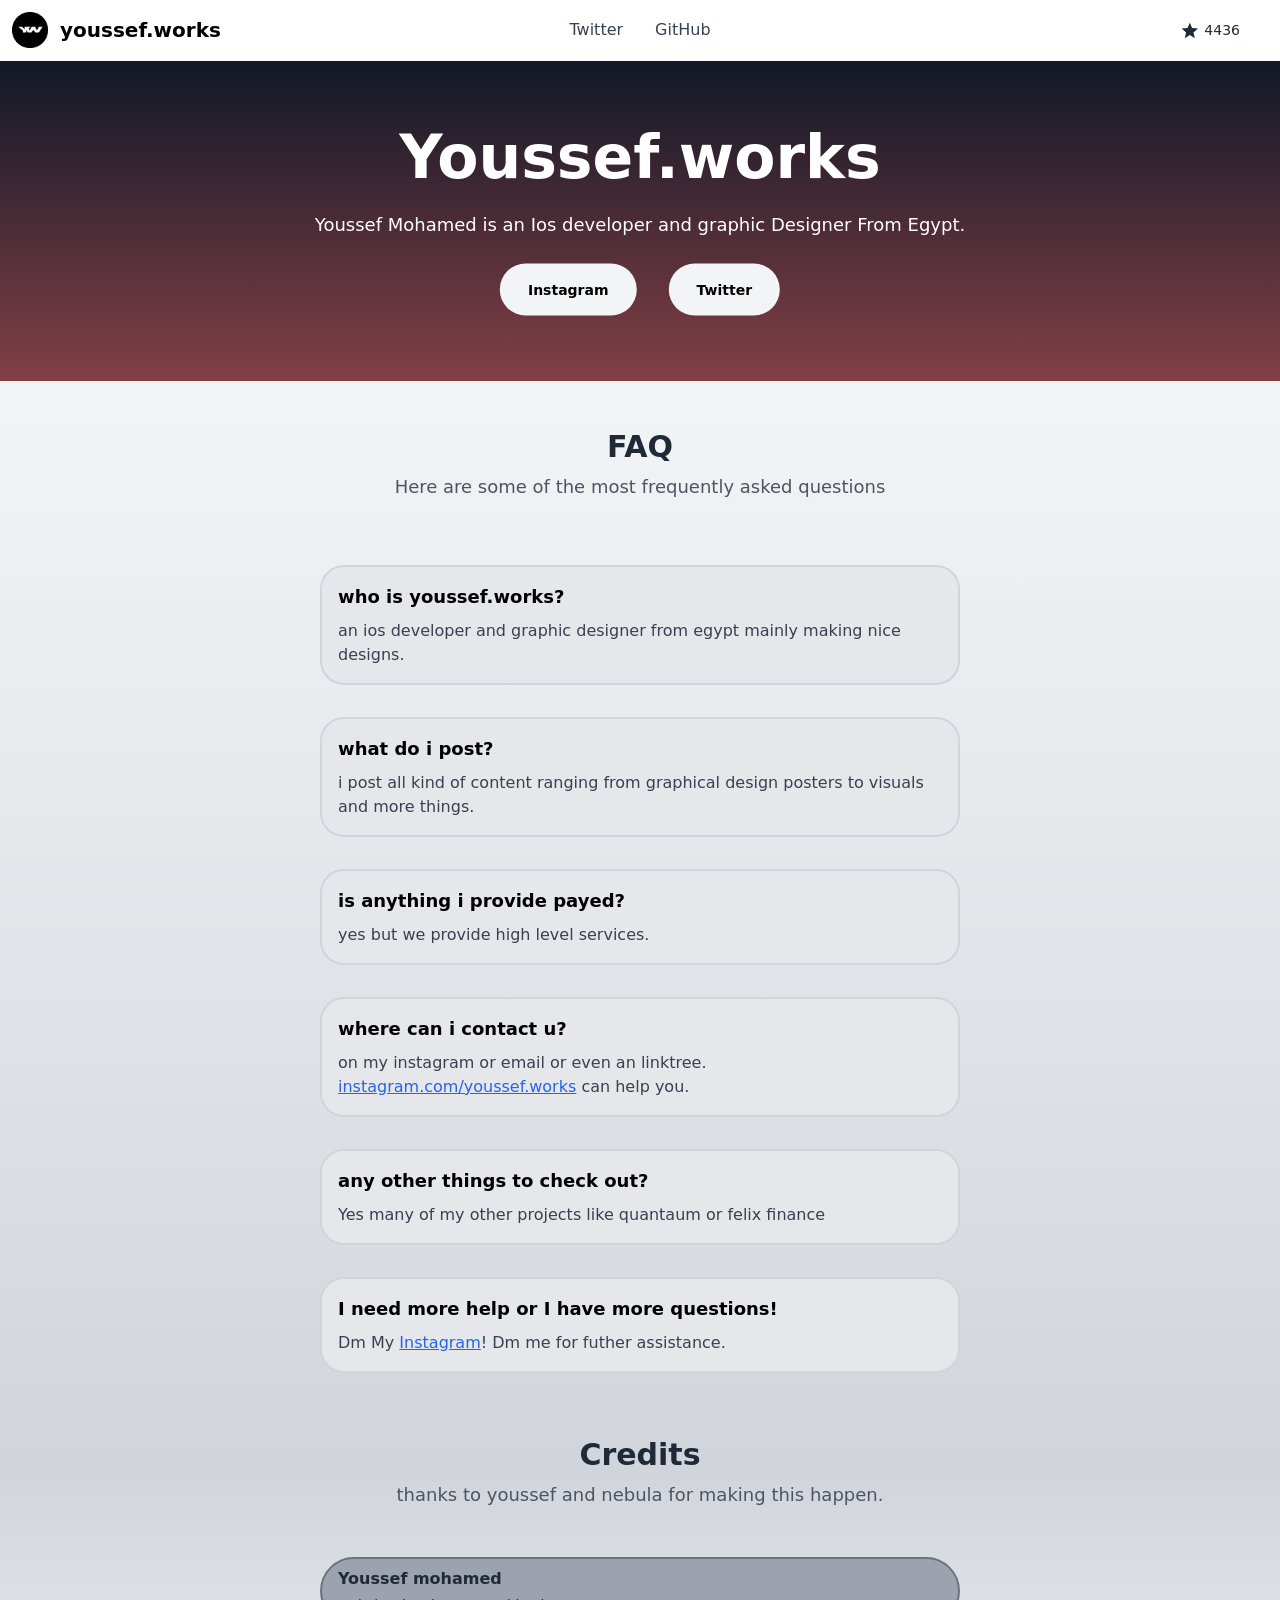
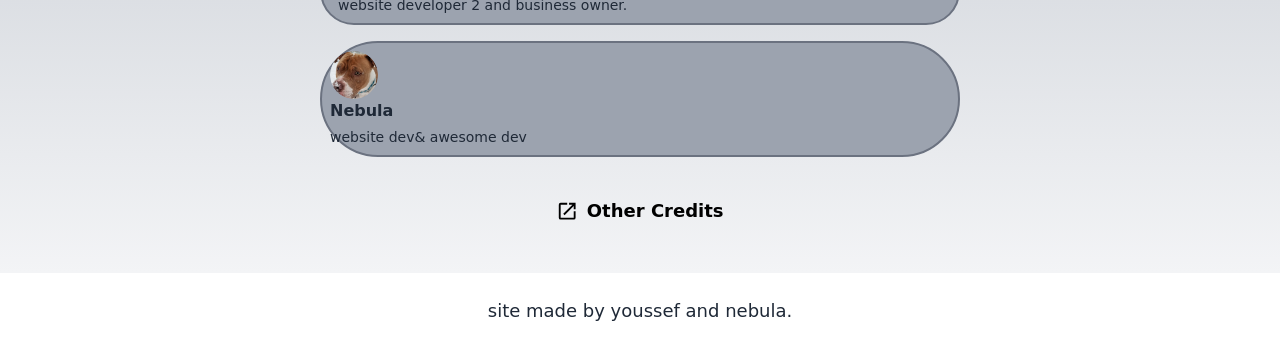
==== commit cdbf452a: "Update index.html" ====
--- a/index.html
+++ b/index.html
@@ -2,12 +2,12 @@
 <!-- saved from url=(0018)https://palera.in/ -->
 <html lang="en"><head><meta http-equiv="Content-Type" content="text/html; charset=UTF-8">
 <title>youssef.works site</title>
-<link rel="canonical" href="https://ywef.girhub.io">
+<link rel="canonical" href="https://ywef.github.io">
 <meta name="description" content="Youssef mohamed is an ios developer and graphic designer from egypt.">
 <meta name="robots" content="index, follow">
-<meta name="twitter:creator" content="@palera1n">
+<meta name="twitter:creator" content="@Youssef.works">
 <link rel="icon" href="favicon.png">
-<meta content="palera1n" name="twitter:title"><meta content="youssef mohamed is an ios developer from egypt" name="twitter:description"><meta content="width=device-width, initial-scale=1" name="viewport">
+<meta content="Youssef.works" name="twitter:title"><meta content="youssef mohamed is an ios developer from egypt" name="twitter:description"><meta content="width=device-width, initial-scale=1" name="viewport">
 <link rel="stylesheet" href="index.86412fb1.css"><script type="module" src="hoisted.f066df23.js"></script></head>
 <body class="bg-white dark:bg-gray-900 text-black dark:text-white">
 <header>
@@ -24,7 +24,7 @@
 </div>
 <div class="hidden justify-between items-center w-full lg:flex lg:w-auto lg:left-1/2 lg:-translate-x-1/2 lg:absolute" id="mobile_menu">
 <ul class="flex flex-col mt-4 font-medium lg:flex-row lg:space-x-8 lg:mt-0">
-<li><a href="https://twitter.com/fazecoronaoffi1" class="block py-2 pr-3 pl-3 text-gray-700 border-b border-gray-100 hover:bg-gray-50 lg:hover:bg-transparent lg:border-0 lg:hover:text-blue-700 lg:p-0 dark:text-gray-400 lg:dark:hover:text-white dark:hover:bg-gray-700 dark:hover:text-white lg:dark:hover:bg-transparent dark:border-gray-700 no-underline transition-[color] duration-[0.2s] ease-[ease-in-out]">Twitter</a></li>
+<li><a href="https://twitter.com/youssefworks" class="block py-2 pr-3 pl-3 text-gray-700 border-b border-gray-100 hover:bg-gray-50 lg:hover:bg-transparent lg:border-0 lg:hover:text-blue-700 lg:p-0 dark:text-gray-400 lg:dark:hover:text-white dark:hover:bg-gray-700 dark:hover:text-white lg:dark:hover:bg-transparent dark:border-gray-700 no-underline transition-[color] duration-[0.2s] ease-[ease-in-out]">Twitter</a></li>
 <li><a href="https://github.com/ywef" class="block py-2 pr-3 pl-3 text-gray-700 border-b border-gray-100 hover:bg-gray-50 lg:hover:bg-transparent lg:border-0 lg:hover:text-blue-700 lg:p-0 dark:text-gray-400 lg:dark:hover:text-white dark:hover:bg-gray-700 dark:hover:text-white lg:dark:hover:bg-transparent dark:border-gray-700 no-underline transition-[color] duration-[0.2s] ease-[ease-in-out]">GitHub</a></li>
 </ul>
 </div>
@@ -38,8 +38,8 @@
 <p class="text-lg mt-6 max-[400px]:px-2 text-white">Youssef Mohamed is an Ios developer and graphic Designer From Egypt.</p>
 <div class="mb-[25px]"></div>
 <div class="flex justify-center space-x-8">
-<a href="https://twitter.com/fazecoronaoff1" class="text-black dark:text-white bg-gray-100 dark:bg-gray-900 hover:bg-grey focus:ring-4 focus:ring-blue-300 font-bold rounded-full text-sm px-7 py-4 dark:hover:bg-gray-800 focus:outline-none no-underline transition-[background-color] duration-[0.2s] ease-[ease-in-out]">Instagram</a>
-<a href="https://github.com/ywef" class="text-black dark:text-white bg-gray-100 dark:bg-gray-900 hover:bg-grey focus:ring-4 focus:ring-blue-300 font-bold rounded-full text-sm px-7 py-4 dark:hover:bg-gray-800 focus:outline-none no-underline transition-[background-color] duration-[0.2s] ease-[ease-in-out]">Twitter</a>
+<a href="https://instagram.com/youssef.works" class="text-black dark:text-white bg-gray-100 dark:bg-gray-900 hover:bg-grey focus:ring-4 focus:ring-blue-300 font-bold rounded-full text-sm px-7 py-4 dark:hover:bg-gray-800 focus:outline-none no-underline transition-[background-color] duration-[0.2s] ease-[ease-in-out]">Instagram</a>
+<a href="https://twitter.com/youssefworks" class="text-black dark:text-white bg-gray-100 dark:bg-gray-900 hover:bg-grey focus:ring-4 focus:ring-blue-300 font-bold rounded-full text-sm px-7 py-4 dark:hover:bg-gray-800 focus:outline-none no-underline transition-[background-color] duration-[0.2s] ease-[ease-in-out]">Twitter</a>
 </div>
 </div>
 </div>
@@ -126,7 +126,7 @@
 </div>
 <div>
 <p class="text-base text-gray-800 dark:text-white font-bold mb-1">Nebula</p>
-<p class="text-sm text-gray-800 dark:text-white font-normal">main website source code &amp; awesome dev</p>
+<p class="text-sm text-gray-800 dark:text-white font-normal">website dev&amp; awesome dev</p>
 </div>
 </a>
 </div>
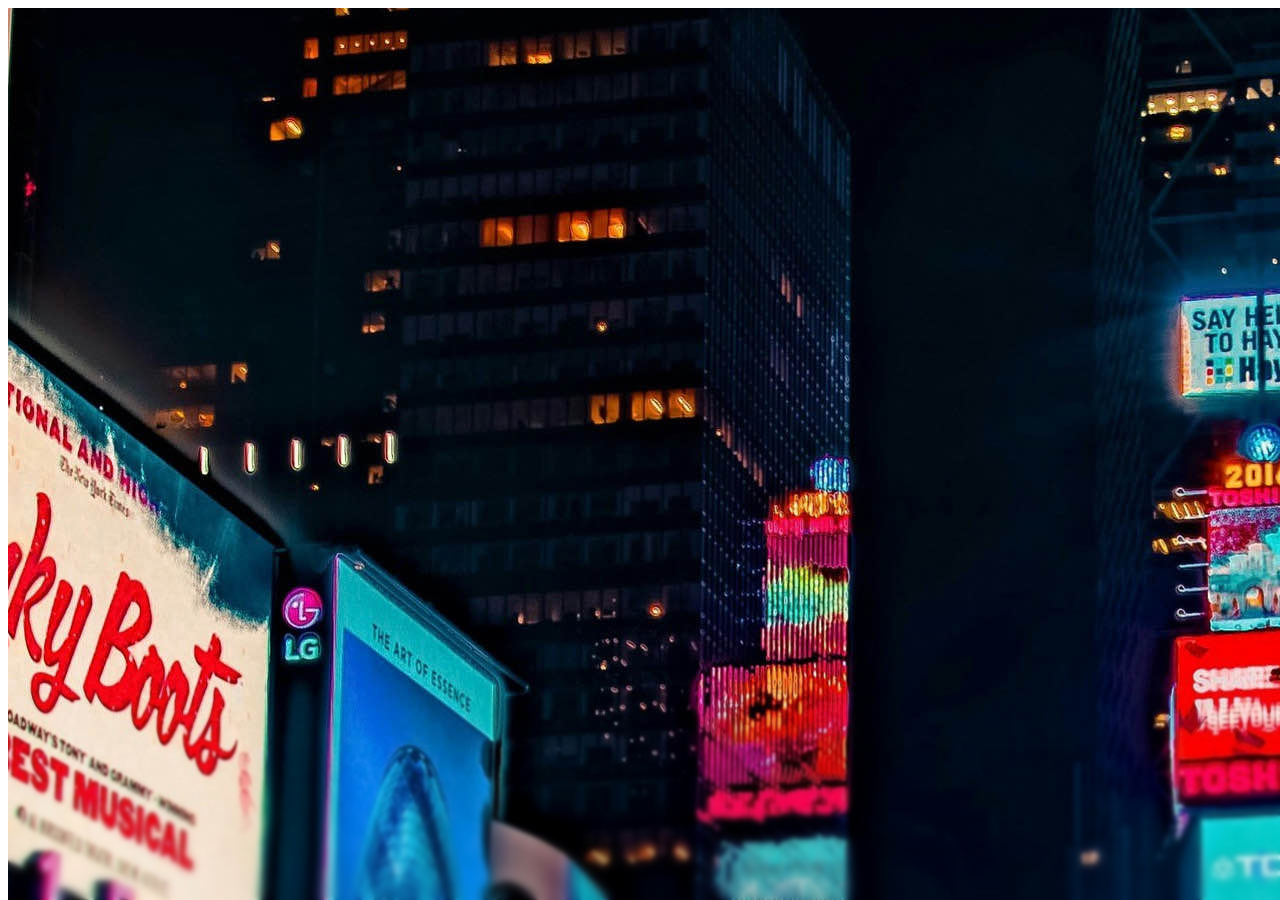
==== commit 0ffdcae3: "Update index.html" ====
--- a/index.html
+++ b/index.html
@@ -1,143 +1,65 @@
-<!DOCTYPE html>
-<!-- saved from url=(0018)https://palera.in/ -->
-<html lang="en"><head><meta http-equiv="Content-Type" content="text/html; charset=UTF-8">
-<title>youssef.works site</title>
-<link rel="canonical" href="https://ywef.github.io">
-<meta name="description" content="Youssef mohamed is an ios developer and graphic designer from egypt.">
-<meta name="robots" content="index, follow">
-<meta name="twitter:creator" content="@Youssef.works">
-<link rel="icon" href="favicon.png">
-<meta content="Youssef.works" name="twitter:title"><meta content="youssef mohamed is an ios developer from egypt" name="twitter:description"><meta content="width=device-width, initial-scale=1" name="viewport">
-<link rel="stylesheet" href="index.86412fb1.css"><script type="module" src="hoisted.f066df23.js"></script></head>
-<body class="bg-white dark:bg-gray-900 text-black dark:text-white">
-<header>
-<nav class="to-gray-100 border-gray-200 px-2 lg:px-3 py-2.5 dark:bg-gray-900">
-<div class="flex flex-wrap justify-between items-center mx-auto max-w-screen-xl">
-<a href="https://ywef.github.io" class="flex items-center no-underline">
-<img src="favicon.png" class="mr-3 h-6 sm:h-9" alt="palera1n">
-<span class="self-center text-xl font-semibold whitespace-nowrap dark:text-white max-[275px]:hidden">youssef.works</span>
-</a>
-<div class="flex items-center lg:order-2">
-<a href="https://instagram.com/youssef.works" id="stars_element" class="text-gray-800 dark:text-white hover:bg-gray-50 focus:ring-4 focus:ring-gray-300 font-medium rounded-lg text-sm px-4 lg:px-5 py-2 lg:py-2.5 mr-2 dark:hover:bg-gray-700 focus:outline-none dark:focus:ring-gray-800 no-underline inline transition-[background-color] duration-[0.2s] ease-[ease-in-out]">
-<svg viewBox="0 0 24 24" class="fill-gray-800 dark:fill-white h-[1.4em] inline" astro-icon="mdi:star"><path fill="currentColor" d="M12 17.27 18.18 21l-1.64-7.03L22 9.24l-7.19-.62L12 2 9.19 8.62 2 9.24l5.45 4.73L5.82 21 12 17.27z"></path></svg> 4436
-</a>
-</div>
-<div class="hidden justify-between items-center w-full lg:flex lg:w-auto lg:left-1/2 lg:-translate-x-1/2 lg:absolute" id="mobile_menu">
-<ul class="flex flex-col mt-4 font-medium lg:flex-row lg:space-x-8 lg:mt-0">
-<li><a href="https://twitter.com/youssefworks" class="block py-2 pr-3 pl-3 text-gray-700 border-b border-gray-100 hover:bg-gray-50 lg:hover:bg-transparent lg:border-0 lg:hover:text-blue-700 lg:p-0 dark:text-gray-400 lg:dark:hover:text-white dark:hover:bg-gray-700 dark:hover:text-white lg:dark:hover:bg-transparent dark:border-gray-700 no-underline transition-[color] duration-[0.2s] ease-[ease-in-out]">Twitter</a></li>
-<li><a href="https://github.com/ywef" class="block py-2 pr-3 pl-3 text-gray-700 border-b border-gray-100 hover:bg-gray-50 lg:hover:bg-transparent lg:border-0 lg:hover:text-blue-700 lg:p-0 dark:text-gray-400 lg:dark:hover:text-white dark:hover:bg-gray-700 dark:hover:text-white lg:dark:hover:bg-transparent dark:border-gray-700 no-underline transition-[color] duration-[0.2s] ease-[ease-in-out]">GitHub</a></li>
-</ul>
-</div>
-</div>
-</nav>
-</header>
-<main>
-<div class="bg-gradient-to-b from-gray-900 to-[#833F46] relative py-40 animate-[gradient_3s_ease-in-out_infinite]">
-<div class="absolute mr-[-50%] -translate-x-2/4 -translate-y-2/4 left-2/4 top-2/4 text-center">
-<h1 class="text-6xl font-bold text-white">Youssef.works</h1>
-<p class="text-lg mt-6 max-[400px]:px-2 text-white">Youssef Mohamed is an Ios developer and graphic Designer From Egypt.</p>
-<div class="mb-[25px]"></div>
-<div class="flex justify-center space-x-8">
-<a href="https://instagram.com/youssef.works" class="text-black dark:text-white bg-gray-100 dark:bg-gray-900 hover:bg-grey focus:ring-4 focus:ring-blue-300 font-bold rounded-full text-sm px-7 py-4 dark:hover:bg-gray-800 focus:outline-none no-underline transition-[background-color] duration-[0.2s] ease-[ease-in-out]">Instagram</a>
-<a href="https://twitter.com/youssefworks" class="text-black dark:text-white bg-gray-100 dark:bg-gray-900 hover:bg-grey focus:ring-4 focus:ring-blue-300 font-bold rounded-full text-sm px-7 py-4 dark:hover:bg-gray-800 focus:outline-none no-underline transition-[background-color] duration-[0.2s] ease-[ease-in-out]">Twitter</a>
-</div>
-</div>
-</div>
-<div class="bg-gradient-to-b from-gray-100 dark:from-gray-900 to-gray-300 dark:to-gray-800 relative p-12">
-<h1 class="text-3xl font-bold text-gray-800 dark:text-white uppercase text-center">FAQ</h1>
-<p class="text-center text-gray-600 dark:text-gray-300 mt-2 text-lg">Here are some of the most frequently asked questions</p>
-<div class="max-w-2xl mx-auto sm:px-6 lg:px-4 py-12">
-<div class="grid grid-cols-1 gap-4">
-<div class="bg-gray-200 dark:bg-gray-800 border-2 border-gray-300 dark:border-gray-600 rounded-3xl p-4 md:p-4 flex flex-col justify-center items-start mt-4">
-<div class="flex items-center">
-<span class="text-lg font-bold text-black dark:text-white mb-2">who is youssef.works?</span>
-</div>
-<div class="flex items-center">
-<span class="text-gray-700 dark:text-gray-300">an ios developer and graphic designer from egypt mainly making nice designs.</span>
-</div>
-</div>
-<div class="bg-gray-200 dark:bg-gray-800 border-2 border-gray-300 dark:border-gray-600 rounded-3xl p-4 md:p-4 flex flex-col justify-center items-start mt-4">
-<div class="flex items-center">
-<span class="text-lg font-bold text-black dark:text-white mb-2">what do i post?
-</span>
-</div>
-<div class="flex items-center">
-<span class="text-gray-700 dark:text-gray-300">i post all kind of content ranging from graphical design posters to visuals and more things.</span>
-</div>
-</div>
-<div class="bg-gray-200 dark:bg-gray-800 border-2 border-gray-300 dark:border-gray-600 rounded-3xl p-4 md:p-4 flex flex-col justify-center items-start mt-4">
-<div class="flex items-center">
-<span class="text-lg font-bold text-black dark:text-white mb-2">is anything i provide payed?
-</span>
-</div>
-<div class="flex items-center">
-<span class="text-gray-700 dark:text-gray-300">yes but we provide high level services.</span>
-</div>
-</div>
-<div class="bg-gray-200 dark:bg-gray-800 border-2 border-gray-300 dark:border-gray-600 rounded-3xl p-4 md:p-4 flex flex-col justify-center items-start mt-4">
-<div class="flex items-center">
-<span class="text-lg font-bold text-black dark:text-white mb-2">where can i contact u?
-</span>
-</div>
-<div class="flex items-center">
-<span class="text-gray-700 dark:text-gray-300"> on my instagram or email or even an linktree. <a href="https://instagram.com/youssef.works" class="text-blue-600 dark:text-blue-400 underline hover:text-blue-700 dark:hover:text-blue-500 transition-[color] duration-[0.2s] ease-[ease-in-out]">instagram.com/youssef.works</a> can help you.</span>
-</div>
-</div>
-<div class="bg-gray-200 dark:bg-gray-800 border-2 border-gray-300 dark:border-gray-600 rounded-3xl p-4 md:p-4 flex flex-col justify-center items-start mt-4">
-<div class="flex items-center">
-<span class="text-lg font-bold text-black dark:text-white mb-2">any other things to check out?
-</span>
-</div>
-<div class="flex items-center">
-<span class="text-gray-700 dark:text-gray-300">Yes many of my other projects like quantaum or felix finance</span>
-</div>
-</div>
-<div class="bg-gray-200 dark:bg-gray-800 border-2 border-gray-300 dark:border-gray-600 rounded-3xl p-4 md:p-4 flex flex-col justify-center items-start mt-4">
-<div class="flex items-center">
-<span class="text-lg font-bold text-black dark:text-white mb-2">I need more help or I have more questions!
-</span>
-</div>
-<div class="flex items-center">
-<span class="text-gray-700 dark:text-gray-300">Dm My <a href="https://instagram.com/youssef.works" class="text-blue-600 dark:text-blue-400 underline hover:text-blue-700 dark:hover:text-blue-500 transition-[color] duration-[0.2s] ease-[ease-in-out]">Instagram</a>! Dm me for futher assistance.</span>
-</div>
-</div>
-</div>
-</div>
-</div>
-<div class="bg-gradient-to-b to-gray-100 dark:to-gray-900 from-gray-300 dark:from-gray-800 relative">
-<div class="max-w-2xl mx-auto px-4 sm:px-6 lg:px-4 py-12">
-<h1 class="text-3xl font-bold text-gray-800 dark:text-white text-center" style="margin-top: -80px;">Credits</h1>
-<p class="text-center text-gray-600 dark:text-gray-300 mt-2 text-lg">thanks to youssef and nebula for making this happen.</p>
-<div class="mt-12">
-<a href="https://github.com/ywef">
-<div class="bg-gray-400 dark:bg-gray-600 border-2 border-gray-500 dark:border-gray-400 rounded-full p-2 flex flex-row items-center mb-4">
-<div class="mr-2"
-<img class="object-center object-cover rounded-full h-12 w-12" src="asdfugil.png" alt="photo">
-</div>
-<div>
-<p class="text-base text-gray-800 dark:text-white font-bold mb-1">Youssef mohamed</p>
-<p class="text-sm text-gray-800 dark:text-white font-normal">website developer 2 and business owner.</p>
-</div>
-</div>
-</a><a href="https://github.com/itsnebulalol">
-<div class="bg-gray-400 dark:bg-gray-600 border-2 border-gray-500 dark:border-gray-400 rounded-full p-2 flex flex-row items-center mb-4">
-<div class="mr-2">
-<img class="object-center object-cover rounded-full h-12 w-12" src="kok3shidoll.png" alt="photo">
-</div>
-<div>
-<p class="text-base text-gray-800 dark:text-white font-bold mb-1">Nebula</p>
-<p class="text-sm text-gray-800 dark:text-white font-normal">website dev&amp; awesome dev</p>
-</div>
-</a>
-</div>
-<a href="https://github.com/itsnebulalol" class="flex items-center mt-10 justify-center">
-<svg viewBox="0 0 24 24" class="fill-gray-800 h-[1.4em] md:mr-2" astro-icon="mdi:open-in-new"><path fill="currentColor" d="M14 3v2h3.59l-9.83 9.83 1.41 1.41L19 6.41V10h2V3m-2 16H5V5h7V3H5a2 2 0 0 0-2 2v14a2 2 0 0 0 2 2h14a2 2 0 0 0 2-2v-7h-2v7z"></path></svg>
-<h5 class="text-1xl font-bold text-black dark:text-white cursor-pointer"> Other Credits</h5>
-</a>
-</div>
-</div>
-</main>
-<footer class="to-gray-100 dark:bg-gray-900 py-6">
-<p class="text-center text-gray-800 dark:text-gray-100 text-lg">site made by youssef and nebula.</p>
-</footer>
-</body></html>
+<!DOCTYPE html>
+<html lang="en">
+<head>
+    <meta charset="utf-8">
+    <meta http-equiv="X-UA-Compatible" content="IE=edge">
+    <title>Youssef Mohamed</title>
+    <meta name="description" content="">
+    <meta name="viewport" content="width=device-width, initial-scale=1">
+    <link rel="stylesheet" href="">
+
+    <link rel="stylesheet" href="https://fonts.googleapis.com/css2?family=Material+Symbols+Rounded:opsz,wght,FILL,GRAD@20..48,100..700,0..1,-50..200" />
+    <link rel="stylesheet" href="style.css">
+    <link rel="stylesheet" href="dock-style.css">
+    <link rel="preconnect" href="https://fonts.googleapis.com">
+    <link rel="preconnect" href="https://fonts.gstatic.com" crossorigin>
+    <link rel="preconnect" href="https://fonts.googleapis.com">
+    <link rel="preconnect" href="https://fonts.gstatic.com" crossorigin>
+    <link href="https://fonts.googleapis.com/css2?family=Varela+Round&display=swap" rel="stylesheet">
+    <link rel="manifest" href="/manifest.json">
+
+    <style>
+        body {
+            overflow-x: hidden;
+            overflow: hidden;
+            overflow-y: hidden;
+            background-image: url('bg.png');
+            background-size: cover;
+            
+            display: flex;
+            flex-direction: row;
+            align-content: center;
+            justify-content: space-evenly;
+            align-items: center;
+        }
+        iframe {
+            width: 100%;
+            height: 100%;
+            border: none;
+            position: absolute;
+            top: 0;
+            left: 0;
+            z-index: 1;
+            opacity: 1;
+        }
+
+        @media screen and (max-width: 768px) {
+            body {
+                background-image: url('bgmobile.png');
+                background-size:fill;
+            background-repeat:no-repeat;
+            }
+        }
+
+        
+
+    </style>
+</head>
+<body>
+
+
+    <iframe id="frame" class="mainFrame" src="home.html"></iframe>
+    <script src="pageSwitcher.js"></script>
+
+</body>
+</html>
